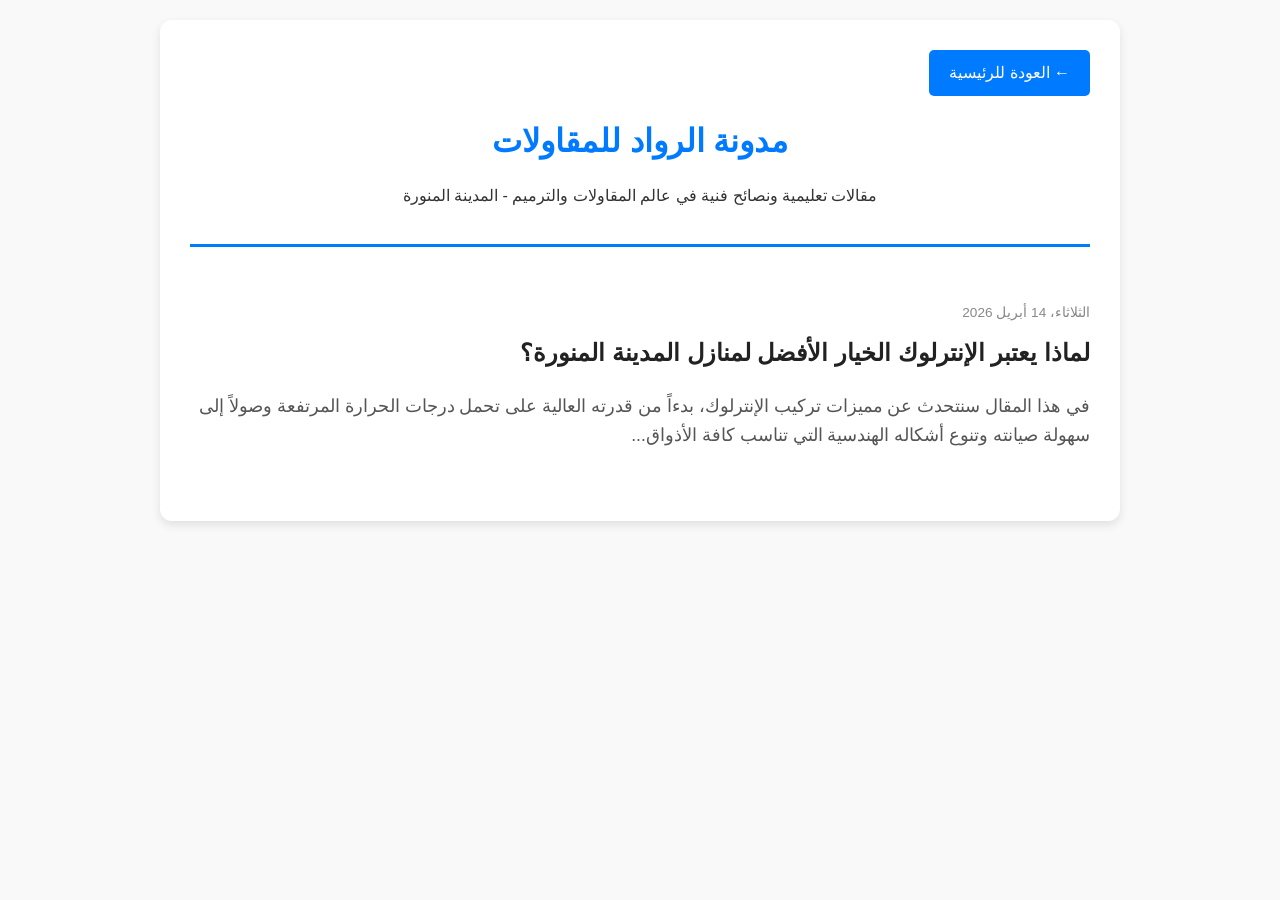
==== blog.html @ 6f7da409 "Create blog.html" ====
<!DOCTYPE html>
<html lang="ar" dir="rtl">
<head>
    <meta charset="UTF-8">
    <meta name="viewport" content="width=device-width, initial-scale=1.0">
    <title>مدونة الرواد للمقاولات</title>
    <style>
        body { font-family: 'Segoe UI', Tahoma, Geneva, Verdana, sans-serif; line-height: 1.6; margin: 0; padding: 0; background-color: #f9f9f9; color: #333; }
        .container { max-width: 900px; margin: 20px auto; background: #fff; padding: 30px; border-radius: 12px; box-shadow: 0 4px 10px rgba(0,0,0,0.1); }
        header { text-align: center; border-bottom: 3px solid #007bff; padding-bottom: 20px; margin-bottom: 30px; }
        h1 { color: #007bff; margin: 0; }
        .post { border-bottom: 1px solid #eee; padding: 25px 0; }
        .post:last-child { border-bottom: none; }
        .post h2 { margin-top: 0; color: #222; }
        .post-date { color: #888; font-size: 0.85em; margin-bottom: 10px; }
        .post p { color: #555; font-size: 1.1em; }
        .btn-home { display: inline-block; background: #007bff; color: white; padding: 10px 20px; border-radius: 5px; text-decoration: none; margin-bottom: 20px; transition: 0.3s; }
        .btn-home:hover { background: #0056b3; }
    </style>
</head>
<body>
    <div class="container">
        <a href="index.html" class="btn-home">← العودة للرئيسية</a>
        <header>
            <h1>مدونة الرواد للمقاولات</h1>
            <p>مقالات تعليمية ونصائح فنية في عالم المقاولات والترميم - المدينة المنورة</p>
        </header>

        <article class="post">
            <div class="post-date">الثلاثاء، 14 أبريل 2026</div>
            <h2>لماذا يعتبر الإنترلوك الخيار الأفضل لمنازل المدينة المنورة؟</h2>
            <p>في هذا المقال سنتحدث عن مميزات تركيب الإنترلوك، بدءاً من قدرته العالية على تحمل درجات الحرارة المرتفعة وصولاً إلى سهولة صيانته وتنوع أشكاله الهندسية التي تناسب كافة الأذواق...</p>
        </article>

    </div>
</body>
</html>
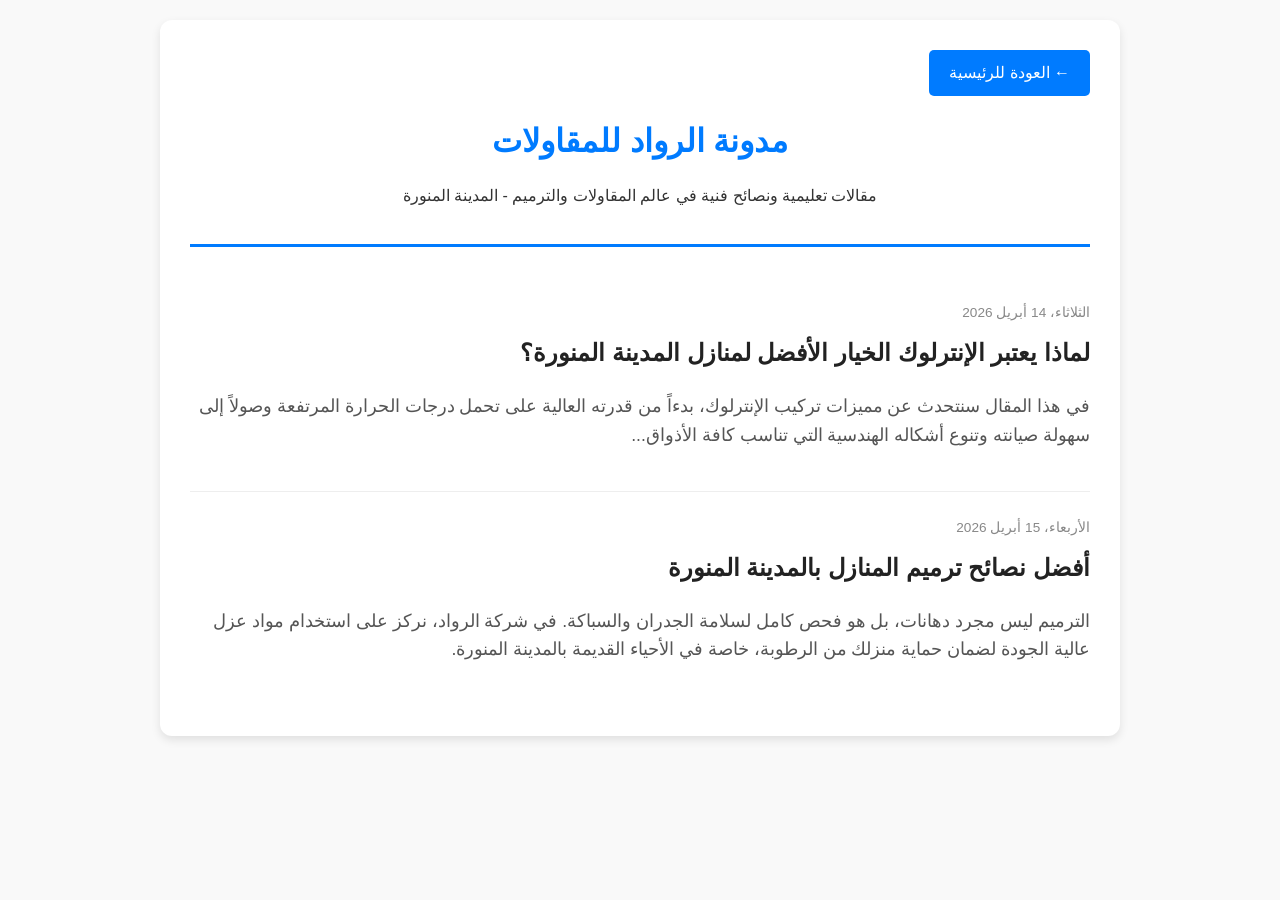
==== commit 6cbd9a4f: "Update blog.html" ====
--- a/blog.html
+++ b/blog.html
@@ -30,8 +30,14 @@
             <div class="post-date">الثلاثاء، 14 أبريل 2026</div>
             <h2>لماذا يعتبر الإنترلوك الخيار الأفضل لمنازل المدينة المنورة؟</h2>
             <p>في هذا المقال سنتحدث عن مميزات تركيب الإنترلوك، بدءاً من قدرته العالية على تحمل درجات الحرارة المرتفعة وصولاً إلى سهولة صيانته وتنوع أشكاله الهندسية التي تناسب كافة الأذواق...</p>
-        </article>
-
+        </article>  
+<article class="post">
+        <div class="post-date">الأربعاء، 15 أبريل 2026</div>
+        <h2>أفضل نصائح ترميم المنازل بالمدينة المنورة</h2>
+        <p>
+            الترميم ليس مجرد دهانات، بل هو فحص كامل لسلامة الجدران والسباكة. في شركة الرواد، نركز على استخدام مواد عزل عالية الجودة لضمان حماية منزلك من الرطوبة، خاصة في الأحياء القديمة بالمدينة المنورة.
+        </p>
+    </article>
     </div>
 </body>
 </html>
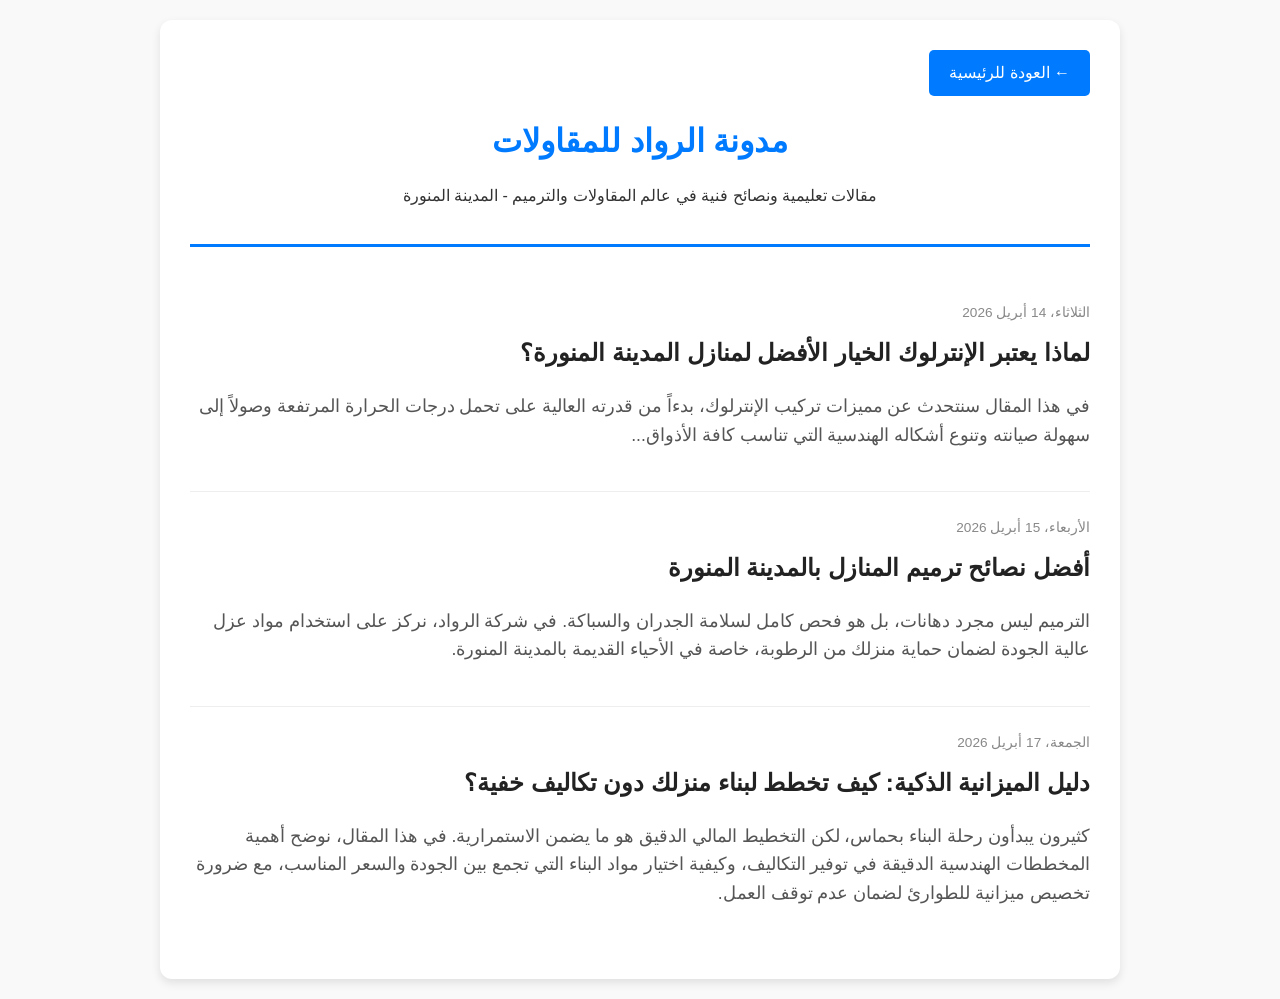
==== commit 96f4ad97: "Update blog.html" ====
--- a/blog.html
+++ b/blog.html
@@ -3,7 +3,7 @@
 <head>
     <meta charset="UTF-8">
     <meta name="viewport" content="width=device-width, initial-scale=1.0">
-    <title>مدونة الرواد للمقاولات</title>
+    <title>  مدونة الرواد للمقاولات للمقاولات في المدينه المنوره</title>
     <style>
         body { font-family: 'Segoe UI', Tahoma, Geneva, Verdana, sans-serif; line-height: 1.6; margin: 0; padding: 0; background-color: #f9f9f9; color: #333; }
         .container { max-width: 900px; margin: 20px auto; background: #fff; padding: 30px; border-radius: 12px; box-shadow: 0 4px 10px rgba(0,0,0,0.1); }
@@ -38,6 +38,13 @@
             الترميم ليس مجرد دهانات، بل هو فحص كامل لسلامة الجدران والسباكة. في شركة الرواد، نركز على استخدام مواد عزل عالية الجودة لضمان حماية منزلك من الرطوبة، خاصة في الأحياء القديمة بالمدينة المنورة.
         </p>
     </article>
+       <article class="post">
+            <div class="post-date">الجمعة، 17 أبريل 2026</div>
+            <h2>دليل الميزانية الذكية: كيف تخطط لبناء منزلك دون تكاليف خفية؟</h2>
+            <p>
+                كثيرون يبدأون رحلة البناء بحماس، لكن التخطيط المالي الدقيق هو ما يضمن الاستمرارية. في هذا المقال، نوضح أهمية المخططات الهندسية الدقيقة في توفير التكاليف، وكيفية اختيار مواد البناء التي تجمع بين الجودة والسعر المناسب، مع ضرورة تخصيص ميزانية للطوارئ لضمان عدم توقف العمل.
+            </p>
+        </article> 
     </div>
 </body>
 </html>
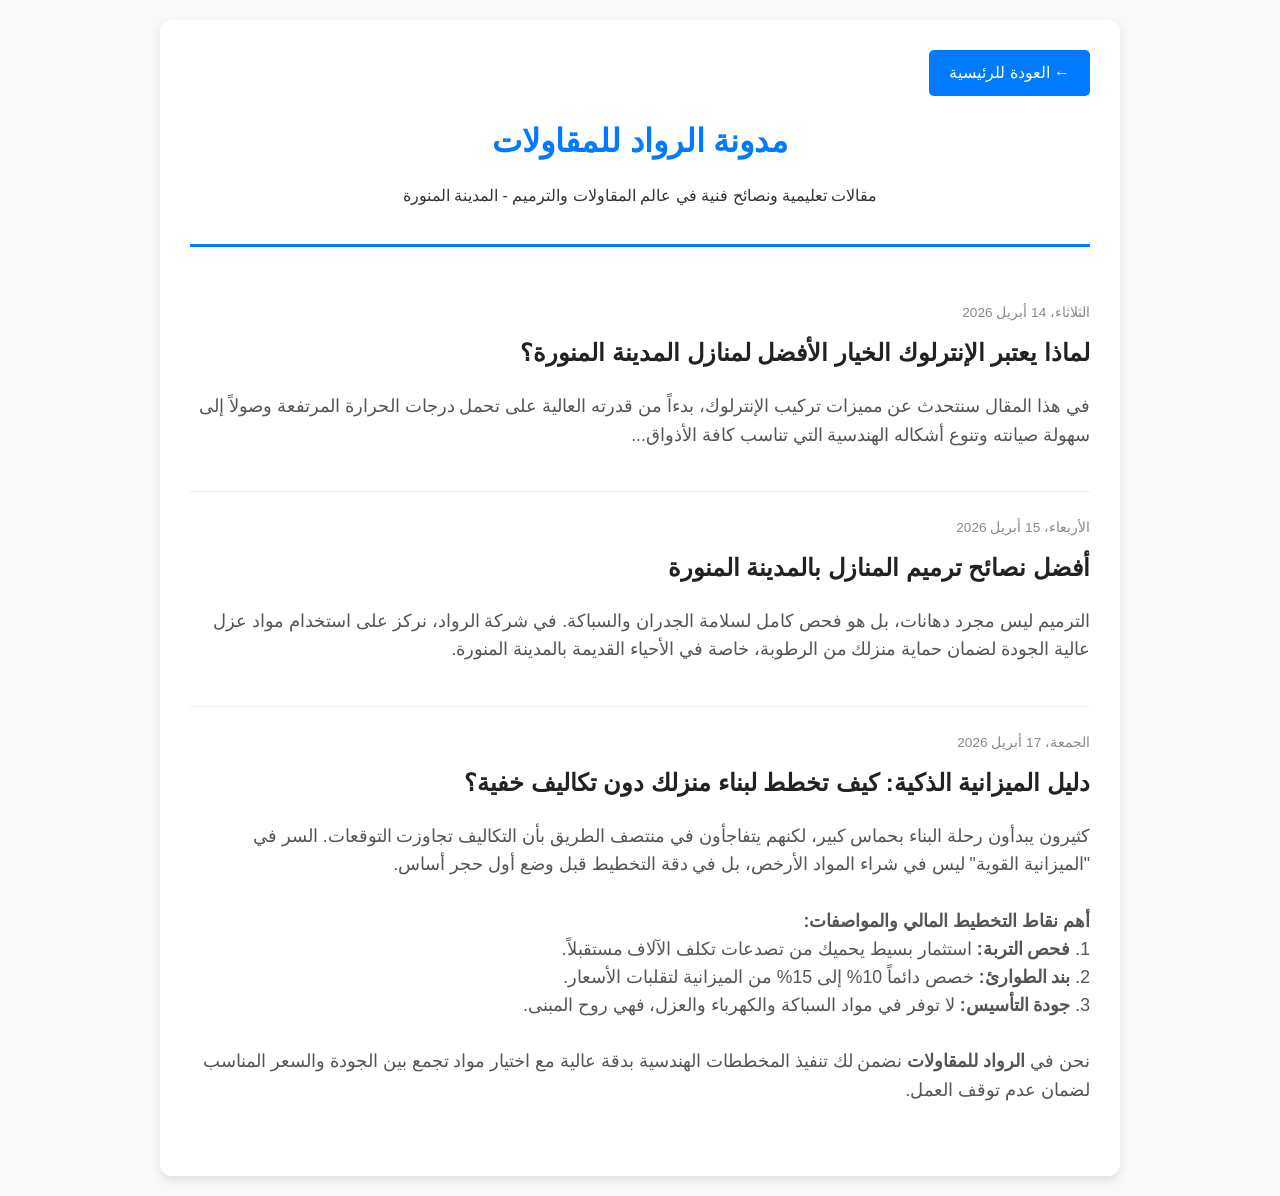
==== commit 3bb3eb7a: "Update blog.html" ====
--- a/blog.html
+++ b/blog.html
@@ -38,13 +38,23 @@
             الترميم ليس مجرد دهانات، بل هو فحص كامل لسلامة الجدران والسباكة. في شركة الرواد، نركز على استخدام مواد عزل عالية الجودة لضمان حماية منزلك من الرطوبة، خاصة في الأحياء القديمة بالمدينة المنورة.
         </p>
     </article>
-       <article class="post">
-            <div class="post-date">الجمعة، 17 أبريل 2026</div>
-            <h2>دليل الميزانية الذكية: كيف تخطط لبناء منزلك دون تكاليف خفية؟</h2>
-            <p>
-                كثيرون يبدأون رحلة البناء بحماس، لكن التخطيط المالي الدقيق هو ما يضمن الاستمرارية. في هذا المقال، نوضح أهمية المخططات الهندسية الدقيقة في توفير التكاليف، وكيفية اختيار مواد البناء التي تجمع بين الجودة والسعر المناسب، مع ضرورة تخصيص ميزانية للطوارئ لضمان عدم توقف العمل.
-            </p>
-        </article> 
+     <article class="post">
+        <div class="post-date">الجمعة، 17 أبريل 2026</div>
+        <h2>دليل الميزانية الذكية: كيف تخطط لبناء منزلك دون تكاليف خفية؟</h2>
+        <p>
+            كثيرون يبدأون رحلة البناء بحماس كبير، لكنهم يتفاجأون في منتصف الطريق بأن التكاليف تجاوزت التوقعات. السر في "الميزانية القوية" ليس في شراء المواد الأرخص، بل في دقة التخطيط قبل وضع أول حجر أساس.
+            <br><br>
+            <strong>أهم نقاط التخطيط المالي والمواصفات:</strong>
+            <br>
+            1. <strong>فحص التربة:</strong> استثمار بسيط يحميك من تصدعات تكلف الآلاف مستقبلاً.
+            <br>
+            2. <strong>بند الطوارئ:</strong> خصص دائماً 10% إلى 15% من الميزانية لتقلبات الأسعار.
+            <br>
+            3. <strong>جودة التأسيس:</strong> لا توفر في مواد السباكة والكهرباء والعزل، فهي روح المبنى.
+            <br><br>
+            نحن في <strong>الرواد للمقاولات</strong> نضمن لك تنفيذ المخططات الهندسية بدقة عالية مع اختيار مواد تجمع بين الجودة والسعر المناسب لضمان عدم توقف العمل.
+        </p>
+    </article>
     </div>
 </body>
 </html>
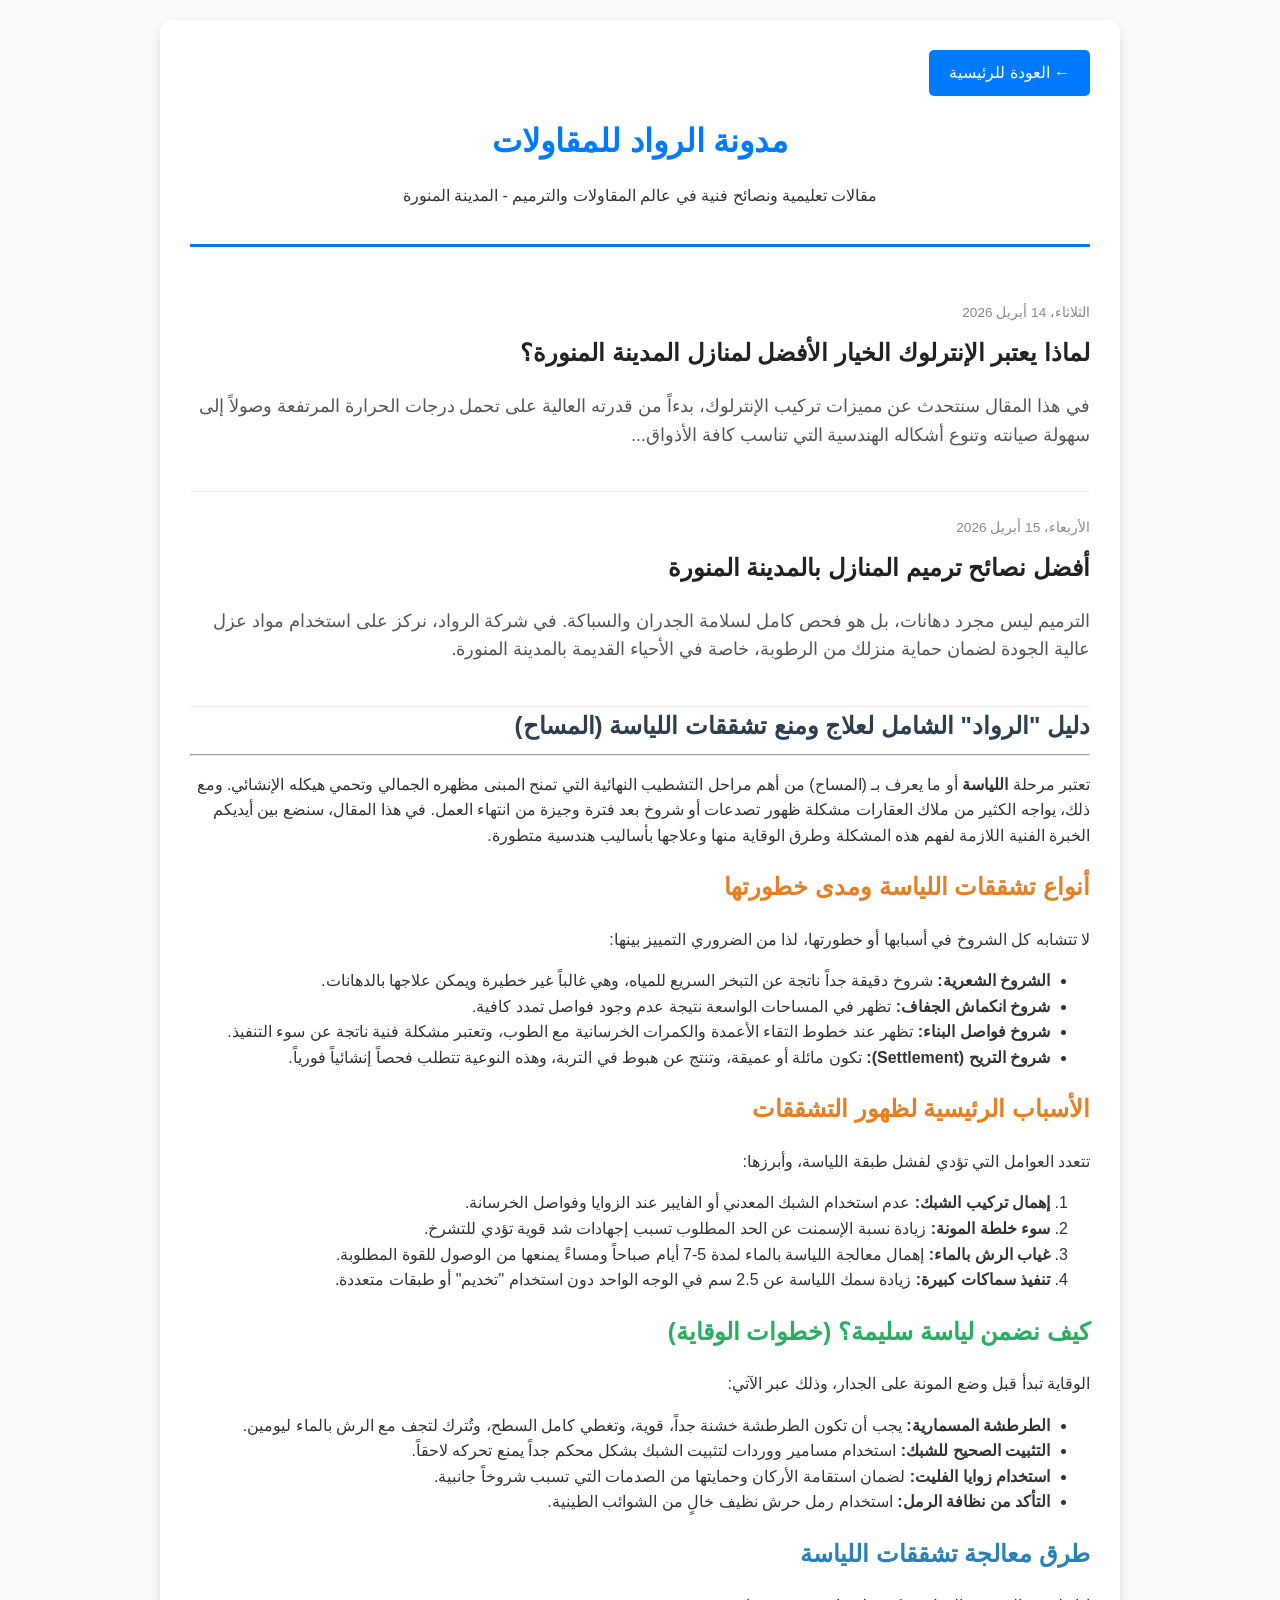
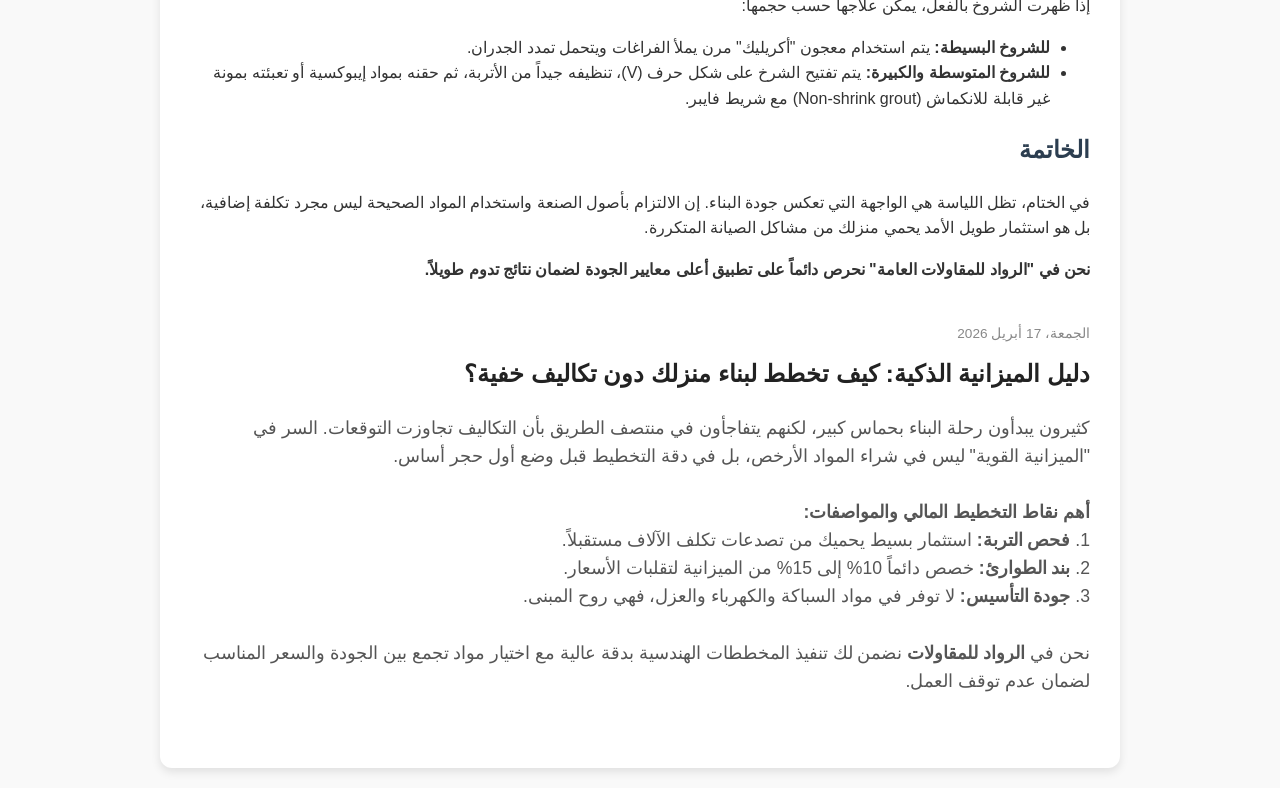
==== commit cdf49928: "Update blog.html" ====
--- a/blog.html
+++ b/blog.html
@@ -38,7 +38,64 @@
             الترميم ليس مجرد دهانات، بل هو فحص كامل لسلامة الجدران والسباكة. في شركة الرواد، نركز على استخدام مواد عزل عالية الجودة لضمان حماية منزلك من الرطوبة، خاصة في الأحياء القديمة بالمدينة المنورة.
         </p>
     </article>
-     <article class="post">
+    <article>
+    <h1 style="color: #2c3e50;">دليل "الرواد" الشامل لعلاج ومنع تشققات اللياسة (المساح)</h1>
+    
+    <hr>
+
+    <section>
+        <p>تعتبر مرحلة <strong>اللياسة</strong> أو ما يعرف بـ (المساح) من أهم مراحل التشطيب النهائية التي تمنح المبنى مظهره الجمالي وتحمي هيكله الإنشائي. ومع ذلك، يواجه الكثير من ملاك العقارات مشكلة ظهور تصدعات أو شروخ بعد فترة وجيزة من انتهاء العمل. في هذا المقال، سنضع بين أيديكم الخبرة الفنية اللازمة لفهم هذه المشكلة وطرق الوقاية منها وعلاجها بأساليب هندسية متطورة.</p>
+    </section>
+
+    <section>
+        <h2 style="color: #e67e22;">أنواع تشققات اللياسة ومدى خطورتها</h2>
+        <p>لا تتشابه كل الشروخ في أسبابها أو خطورتها، لذا من الضروري التمييز بينها:</p>
+        <ul>
+            <li><strong>الشروخ الشعرية:</strong> شروخ دقيقة جداً ناتجة عن التبخر السريع للمياه، وهي غالباً غير خطيرة ويمكن علاجها بالدهانات.</li>
+            <li><strong>شروخ انكماش الجفاف:</strong> تظهر في المساحات الواسعة نتيجة عدم وجود فواصل تمدد كافية.</li>
+            <li><strong>شروخ فواصل البناء:</strong> تظهر عند خطوط التقاء الأعمدة والكمرات الخرسانية مع الطوب، وتعتبر مشكلة فنية ناتجة عن سوء التنفيذ.</li>
+            <li><strong>شروخ التريح (Settlement):</strong> تكون مائلة أو عميقة، وتنتج عن هبوط في التربة، وهذه النوعية تتطلب فحصاً إنشائياً فورياً.</li>
+        </ul>
+    </section>
+
+    <section>
+        <h2 style="color: #e67e22;">الأسباب الرئيسية لظهور التشققات</h2>
+        <p>تتعدد العوامل التي تؤدي لفشل طبقة اللياسة، وأبرزها:</p>
+        <ol>
+            <li><strong>إهمال تركيب الشبك:</strong> عدم استخدام الشبك المعدني أو الفايبر عند الزوايا وفواصل الخرسانة.</li>
+            <li><strong>سوء خلطة المونة:</strong> زيادة نسبة الإسمنت عن الحد المطلوب تسبب إجهادات شد قوية تؤدي للتشرخ.</li>
+            <li><strong>غياب الرش بالماء:</strong> إهمال معالجة اللياسة بالماء لمدة 5-7 أيام صباحاً ومساءً يمنعها من الوصول للقوة المطلوبة.</li>
+            <li><strong>تنفيذ سماكات كبيرة:</strong> زيادة سمك اللياسة عن 2.5 سم في الوجه الواحد دون استخدام "تخديم" أو طبقات متعددة.</li>
+        </ol>
+    </section>
+
+    <section>
+        <h2 style="color: #27ae60;">كيف نضمن لياسة سليمة؟ (خطوات الوقاية)</h2>
+        <p>الوقاية تبدأ قبل وضع المونة على الجدار، وذلك عبر الآتي:</p>
+        <ul>
+            <li><strong>الطرطشة المسمارية:</strong> يجب أن تكون الطرطشة خشنة جداً، قوية، وتغطي كامل السطح، وتُترك لتجف مع الرش بالماء ليومين.</li>
+            <li><strong>التثبيت الصحيح للشبك:</strong> استخدام مسامير ووردات لتثبيت الشبك بشكل محكم جداً يمنع تحركه لاحقاً.</li>
+            <li><strong>استخدام زوايا الفليت:</strong> لضمان استقامة الأركان وحمايتها من الصدمات التي تسبب شروخاً جانبية.</li>
+            <li><strong>التأكد من نظافة الرمل:</strong> استخدام رمل حرش نظيف خالٍ من الشوائب الطينية.</li>
+        </ul>
+    </section>
+
+    <section>
+        <h2 style="color: #2980b9;">طرق معالجة تشققات اللياسة</h2>
+        <p>إذا ظهرت الشروخ بالفعل، يمكن علاجها حسب حجمها:</p>
+        <ul>
+            <li><strong>للشروخ البسيطة:</strong> يتم استخدام معجون "أكريليك" مرن يملأ الفراغات ويتحمل تمدد الجدران.</li>
+            <li><strong>للشروخ المتوسطة والكبيرة:</strong> يتم تفتيح الشرخ على شكل حرف (V)، تنظيفه جيداً من الأتربة، ثم حقنه بمواد إيبوكسية أو تعبئته بمونة غير قابلة للانكماش (Non-shrink grout) مع شريط فايبر.</li>
+        </ul>
+    </section>
+
+    <section>
+        <h2 style="color: #2c3e50;">الخاتمة</h2>
+        <p>في الختام، تظل اللياسة هي الواجهة التي تعكس جودة البناء. إن الالتزام بأصول الصنعة واستخدام المواد الصحيحة ليس مجرد تكلفة إضافية، بل هو استثمار طويل الأمد يحمي منزلك من مشاكل الصيانة المتكررة.</p>
+        <p><strong>نحن في "الرواد للمقاولات العامة" نحرص دائماً على تطبيق أعلى معايير الجودة لضمان نتائج تدوم طويلاً.</strong></p>
+    </section>
+</article>
+        <article class="post">
         <div class="post-date">الجمعة، 17 أبريل 2026</div>
         <h2>دليل الميزانية الذكية: كيف تخطط لبناء منزلك دون تكاليف خفية؟</h2>
         <p>
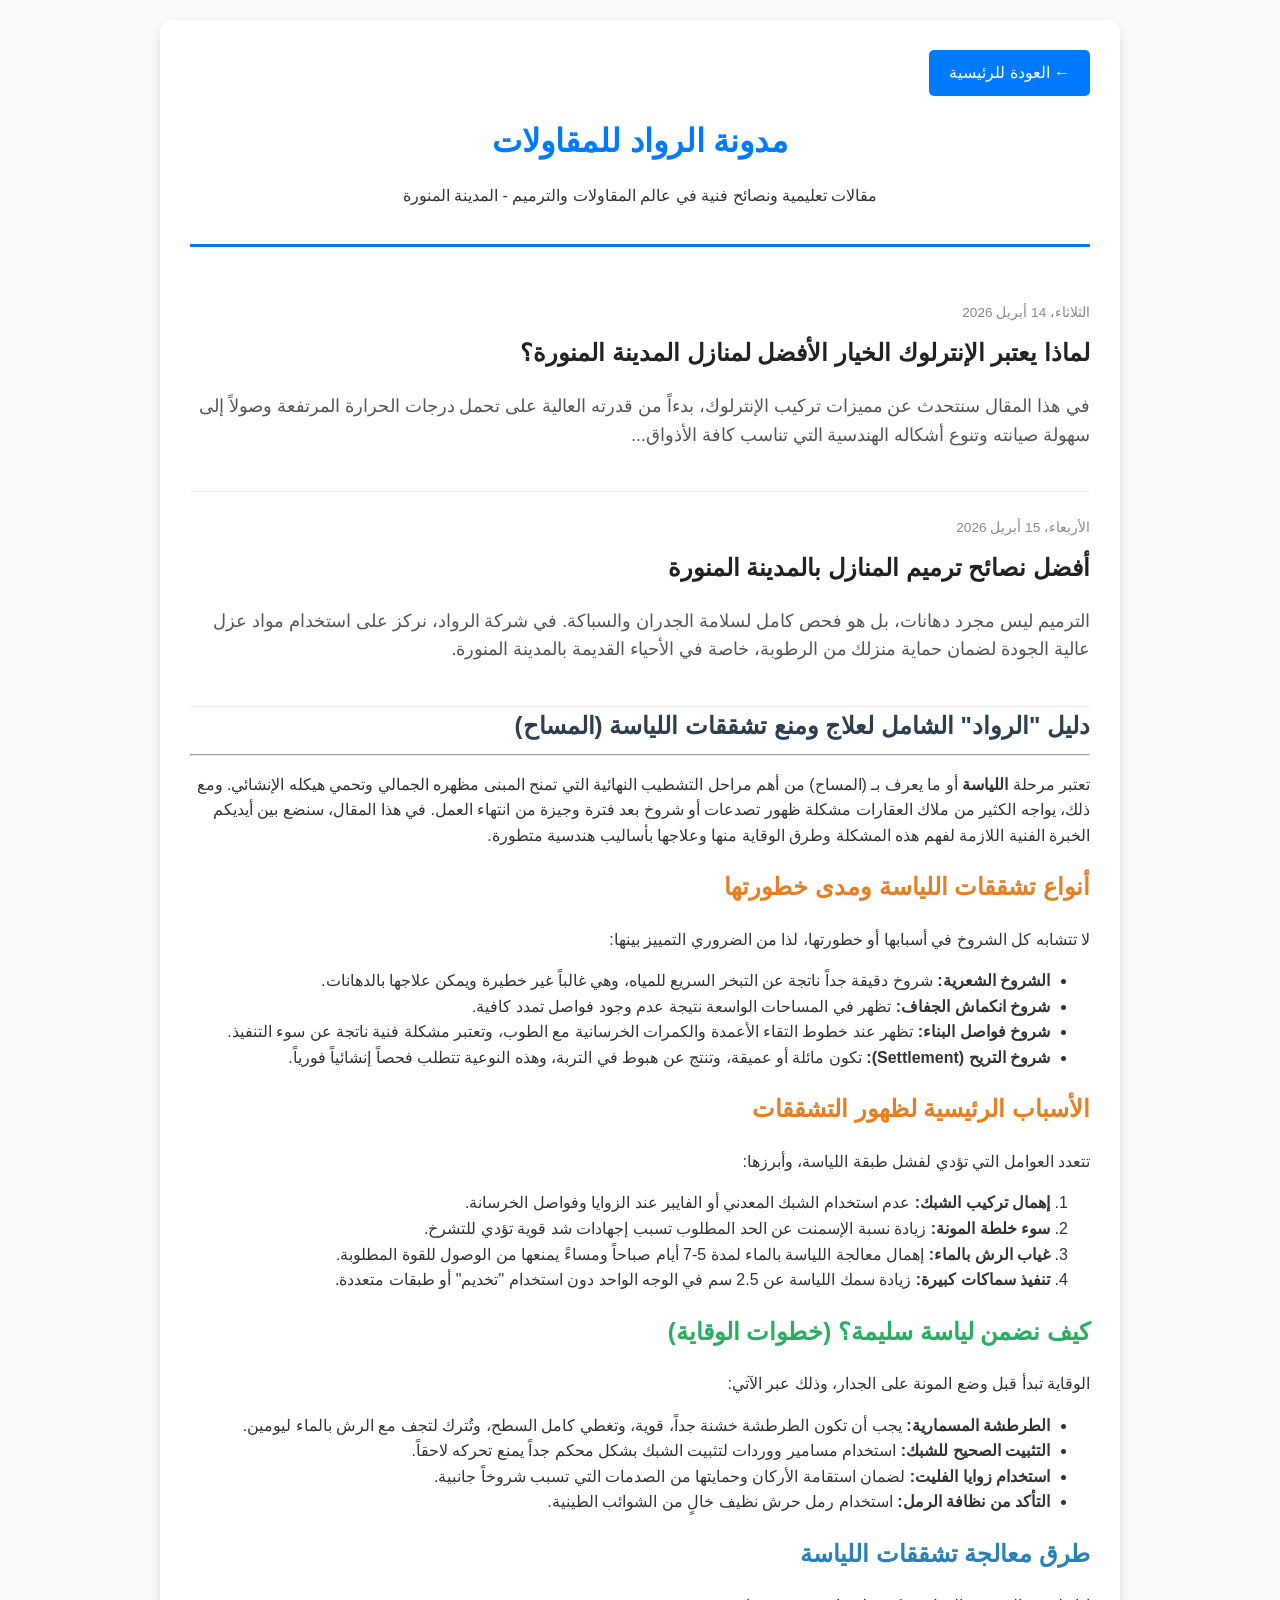
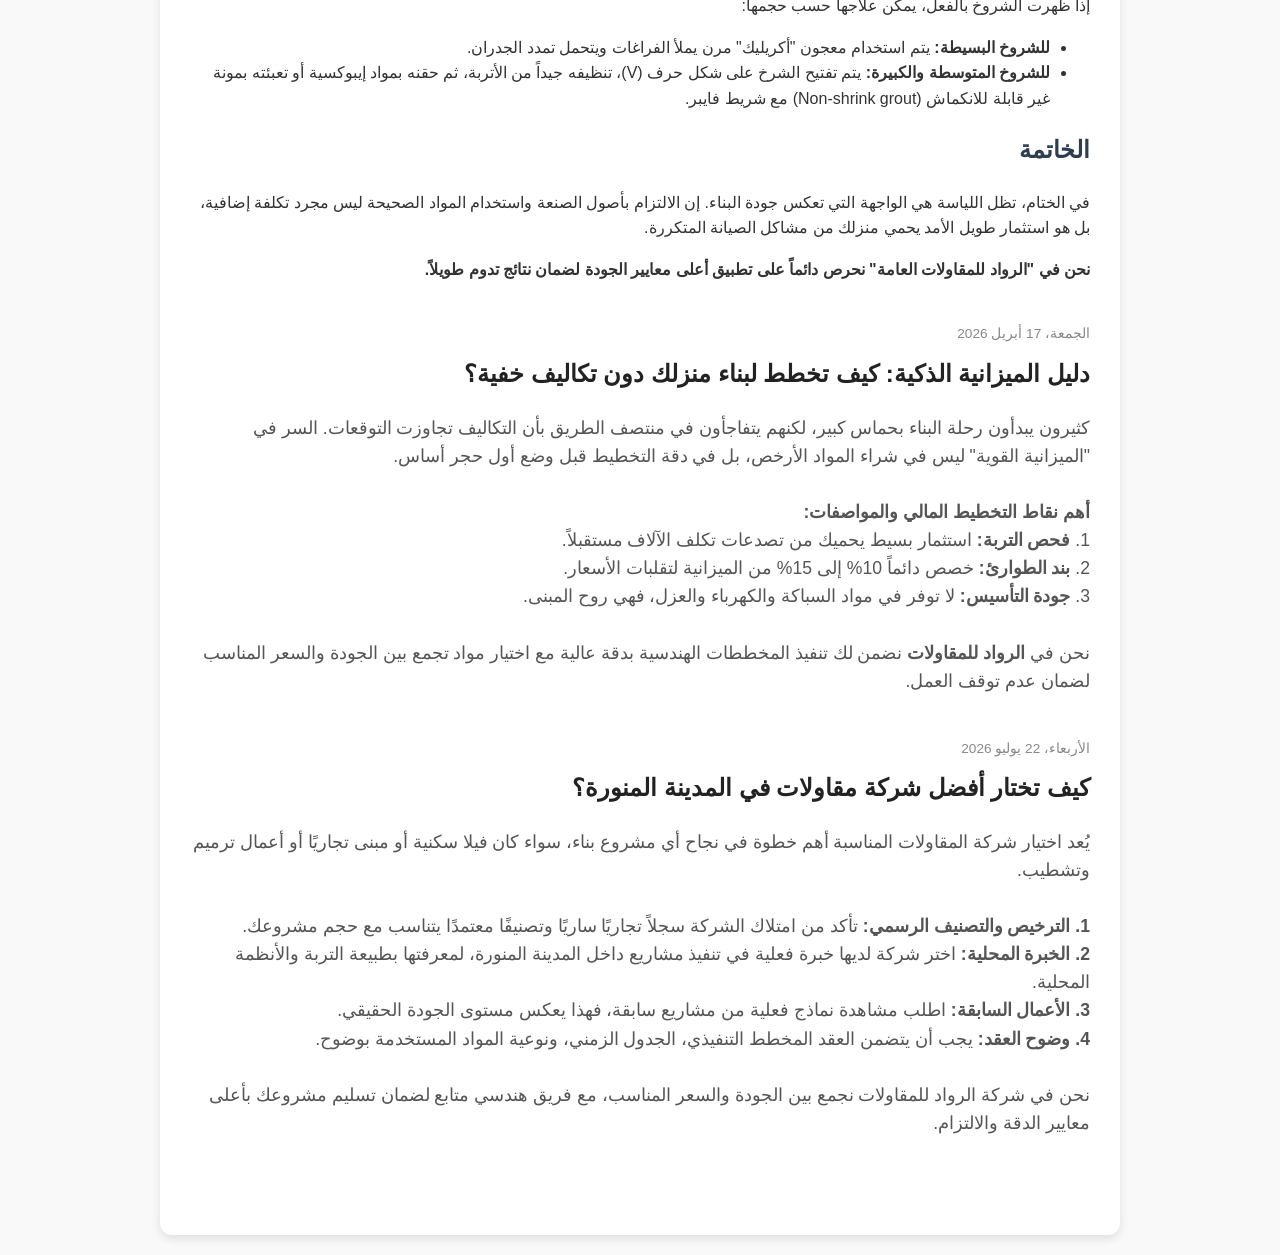
==== commit 627f434a: "Update blog.html" ====
--- a/blog.html
+++ b/blog.html
@@ -111,7 +111,24 @@
             <br><br>
             نحن في <strong>الرواد للمقاولات</strong> نضمن لك تنفيذ المخططات الهندسية بدقة عالية مع اختيار مواد تجمع بين الجودة والسعر المناسب لضمان عدم توقف العمل.
         </p>
-    </article>
+<article class="post">
+<div class="post-date">الأربعاء، 22 يوليو 2026</div>
+<h2>كيف تختار أفضل شركة مقاولات في المدينة المنورة؟</h2>
+<p>
+يُعد اختيار شركة المقاولات المناسبة أهم خطوة في نجاح أي مشروع بناء، سواء كان فيلا سكنية أو مبنى تجاريًا أو أعمال ترميم وتشطيب.
+<br><br>
+<strong>1. الترخيص والتصنيف الرسمي:</strong> تأكد من امتلاك الشركة سجلاً تجاريًا ساريًا وتصنيفًا معتمدًا يتناسب مع حجم مشروعك.
+<br>
+<strong>2. الخبرة المحلية:</strong> اختر شركة لديها خبرة فعلية في تنفيذ مشاريع داخل المدينة المنورة، لمعرفتها بطبيعة التربة والأنظمة المحلية.
+<br>
+<strong>3. الأعمال السابقة:</strong> اطلب مشاهدة نماذج فعلية من مشاريع سابقة، فهذا يعكس مستوى الجودة الحقيقي.
+<br>
+<strong>4. وضوح العقد:</strong> يجب أن يتضمن العقد المخطط التنفيذي، الجدول الزمني، ونوعية المواد المستخدمة بوضوح.
+<br><br>
+نحن في شركة الرواد للمقاولات نجمع بين الجودة والسعر المناسب، مع فريق هندسي متابع لضمان تسليم مشروعك بأعلى معايير الدقة والالتزام.
+</p>
+</article>
+        </article>
     </div>
 </body>
 </html>
